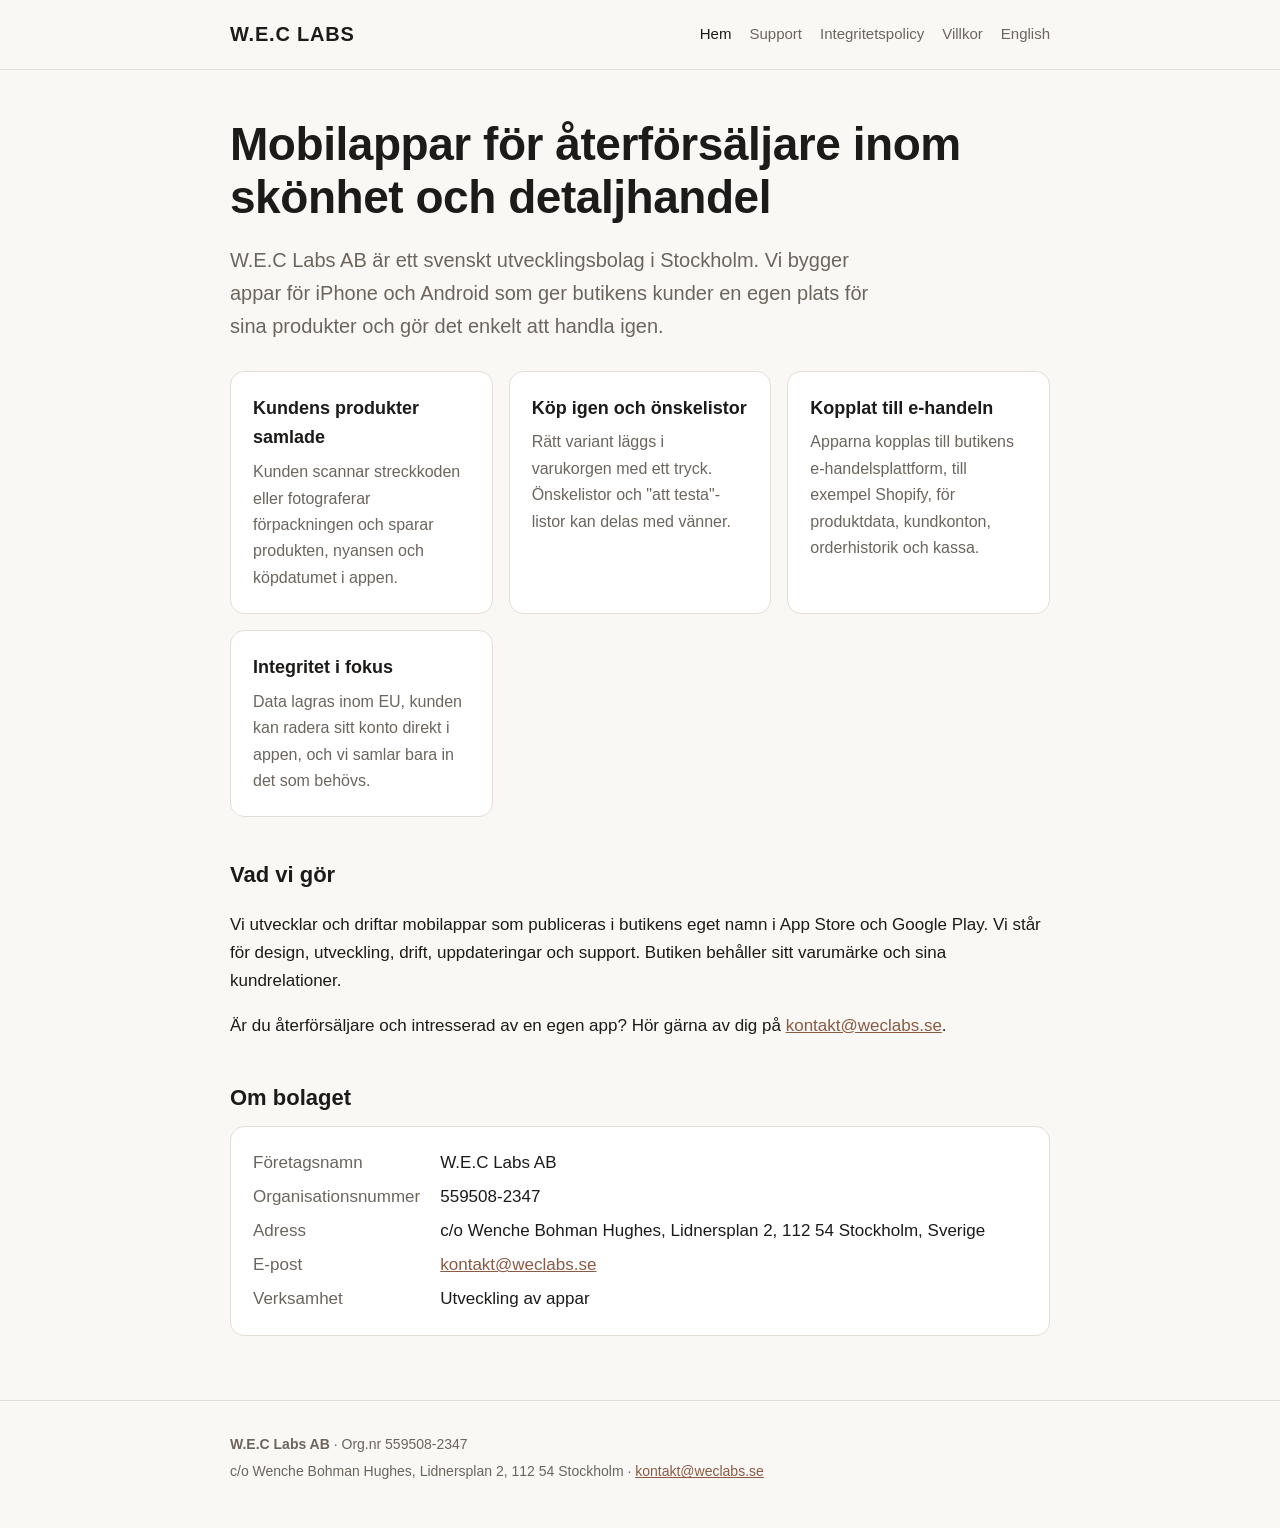
==== index.html @ e9add710 "Webbplats för W.E.C Labs AB Co-Authored-By: Claude Opus 5.5 <noreply@anthropic.com>" ====
<!doctype html>
<html lang="sv">
<head>
<meta charset="utf-8">
<meta name="viewport" content="width=device-width, initial-scale=1">
<title>W.E.C Labs AB – apputveckling i Stockholm</title>
<meta name="description" content="W.E.C Labs AB utvecklar mobilappar för återförsäljare inom skönhet och detaljhandel.">
<link rel="stylesheet" href="style.css">
<link rel="alternate" hreflang="en" href="en/">
</head>
<body>
<header><div class="wrap">
  <a class="logo" href="./">W.E.C LABS</a>
  <nav>
    <a href="./" aria-current="page">Hem</a>
    <a href="support.html">Support</a>
    <a href="integritetspolicy.html">Integritetspolicy</a>
    <a href="villkor.html">Villkor</a>
    <a href="en/" lang="en">English</a>
  </nav>
</div></header>

<main><div class="wrap">
  <h1>Mobilappar för återförsäljare inom skönhet och detaljhandel</h1>
  <p class="lead">W.E.C Labs AB är ett svenskt utvecklingsbolag i Stockholm. Vi bygger appar för iPhone och Android som ger butikens kunder en egen plats för sina produkter och gör det enkelt att handla igen.</p>

  <div class="grid">
    <div class="card"><h3>Kundens produkter samlade</h3><p>Kunden scannar streckkoden eller fotograferar förpackningen och sparar produkten, nyansen och köpdatumet i appen.</p></div>
    <div class="card"><h3>Köp igen och önskelistor</h3><p>Rätt variant läggs i varukorgen med ett tryck. Önskelistor och "att testa"-listor kan delas med vänner.</p></div>
    <div class="card"><h3>Kopplat till e-handeln</h3><p>Apparna kopplas till butikens e-handelsplattform, till exempel Shopify, för produktdata, kundkonton, orderhistorik och kassa.</p></div>
    <div class="card"><h3>Integritet i fokus</h3><p>Data lagras inom EU, kunden kan radera sitt konto direkt i appen, och vi samlar bara in det som behövs.</p></div>
  </div>

  <h2>Vad vi gör</h2>
  <p>Vi utvecklar och driftar mobilappar som publiceras i butikens eget namn i App Store och Google Play. Vi står för design, utveckling, drift, uppdateringar och support. Butiken behåller sitt varumärke och sina kundrelationer.</p>
  <p>Är du återförsäljare och intresserad av en egen app? Hör gärna av dig på <a href="mailto:kontakt@weclabs.se">kontakt@weclabs.se</a>.</p>

  <h2>Om bolaget</h2>
  <div class="facts"><dl>
    <dt>Företagsnamn</dt><dd>W.E.C Labs AB</dd>
    <dt>Organisationsnummer</dt><dd>559508-2347</dd>
    <dt>Adress</dt><dd>c/o Wenche Bohman Hughes, Lidnersplan 2, 112 54 Stockholm, Sverige</dd>
    <dt>E-post</dt><dd><a href="mailto:kontakt@weclabs.se">kontakt@weclabs.se</a></dd>
    <dt>Verksamhet</dt><dd>Utveckling av appar</dd>
  </dl></div>
</div></main>

<footer><div class="wrap">
  <p><strong>W.E.C Labs AB</strong> · Org.nr 559508-2347</p>
  <p>c/o Wenche Bohman Hughes, Lidnersplan 2, 112 54 Stockholm · <a href="mailto:kontakt@weclabs.se">kontakt@weclabs.se</a></p>
</div></footer>
</body>
</html>
---- style.css ----
:root {
  --bg: #faf8f5;
  --text: #1d1b19;
  --muted: #6b655e;
  --line: #e4ded6;
  --accent: #8a5a44;
  --card: #ffffff;
}
* { box-sizing: border-box; }
html { -webkit-text-size-adjust: 100%; }
body {
  margin: 0;
  background: var(--bg);
  color: var(--text);
  font: 17px/1.65 -apple-system, BlinkMacSystemFont, "Segoe UI", Helvetica, Arial, sans-serif;
}
a { color: var(--accent); }
.wrap { max-width: 860px; margin: 0 auto; padding: 0 20px; }
header { border-bottom: 1px solid var(--line); background: var(--bg); }
header .wrap { display: flex; flex-wrap: wrap; align-items: center; justify-content: space-between; gap: 12px; padding-top: 18px; padding-bottom: 18px; }
.logo { font-weight: 700; font-size: 20px; letter-spacing: .04em; color: var(--text); text-decoration: none; }
nav { display: flex; flex-wrap: wrap; gap: 6px 18px; font-size: 15px; }
nav a { color: var(--muted); text-decoration: none; }
nav a:hover, nav a[aria-current="page"] { color: var(--text); }
main { padding: 48px 0 64px; }
h1 { font-size: clamp(30px, 6vw, 46px); line-height: 1.15; margin: 0 0 18px; font-weight: 650; letter-spacing: -.01em; }
h2 { font-size: 22px; margin: 40px 0 10px; }
h3 { font-size: 18px; margin: 24px 0 6px; }
.lead { font-size: 20px; color: var(--muted); max-width: 640px; }
.grid { display: grid; grid-template-columns: repeat(auto-fit, minmax(230px, 1fr)); gap: 16px; margin-top: 28px; }
.card { background: var(--card); border: 1px solid var(--line); border-radius: 14px; padding: 22px; }
.card h3 { margin-top: 0; }
.card p { margin: 0; color: var(--muted); font-size: 16px; }
.facts { background: var(--card); border: 1px solid var(--line); border-radius: 14px; padding: 22px; }
.facts dl { display: grid; grid-template-columns: max-content 1fr; gap: 6px 20px; margin: 0; }
.facts dt { color: var(--muted); }
.facts dd { margin: 0; }
.updated { color: var(--muted); font-size: 15px; }
footer { border-top: 1px solid var(--line); padding: 28px 0 40px; color: var(--muted); font-size: 14px; }
footer p { margin: 4px 0; }
@media (max-width: 520px) {
  .facts dl { grid-template-columns: 1fr; gap: 0; }
  .facts dd { margin-bottom: 10px; }
}
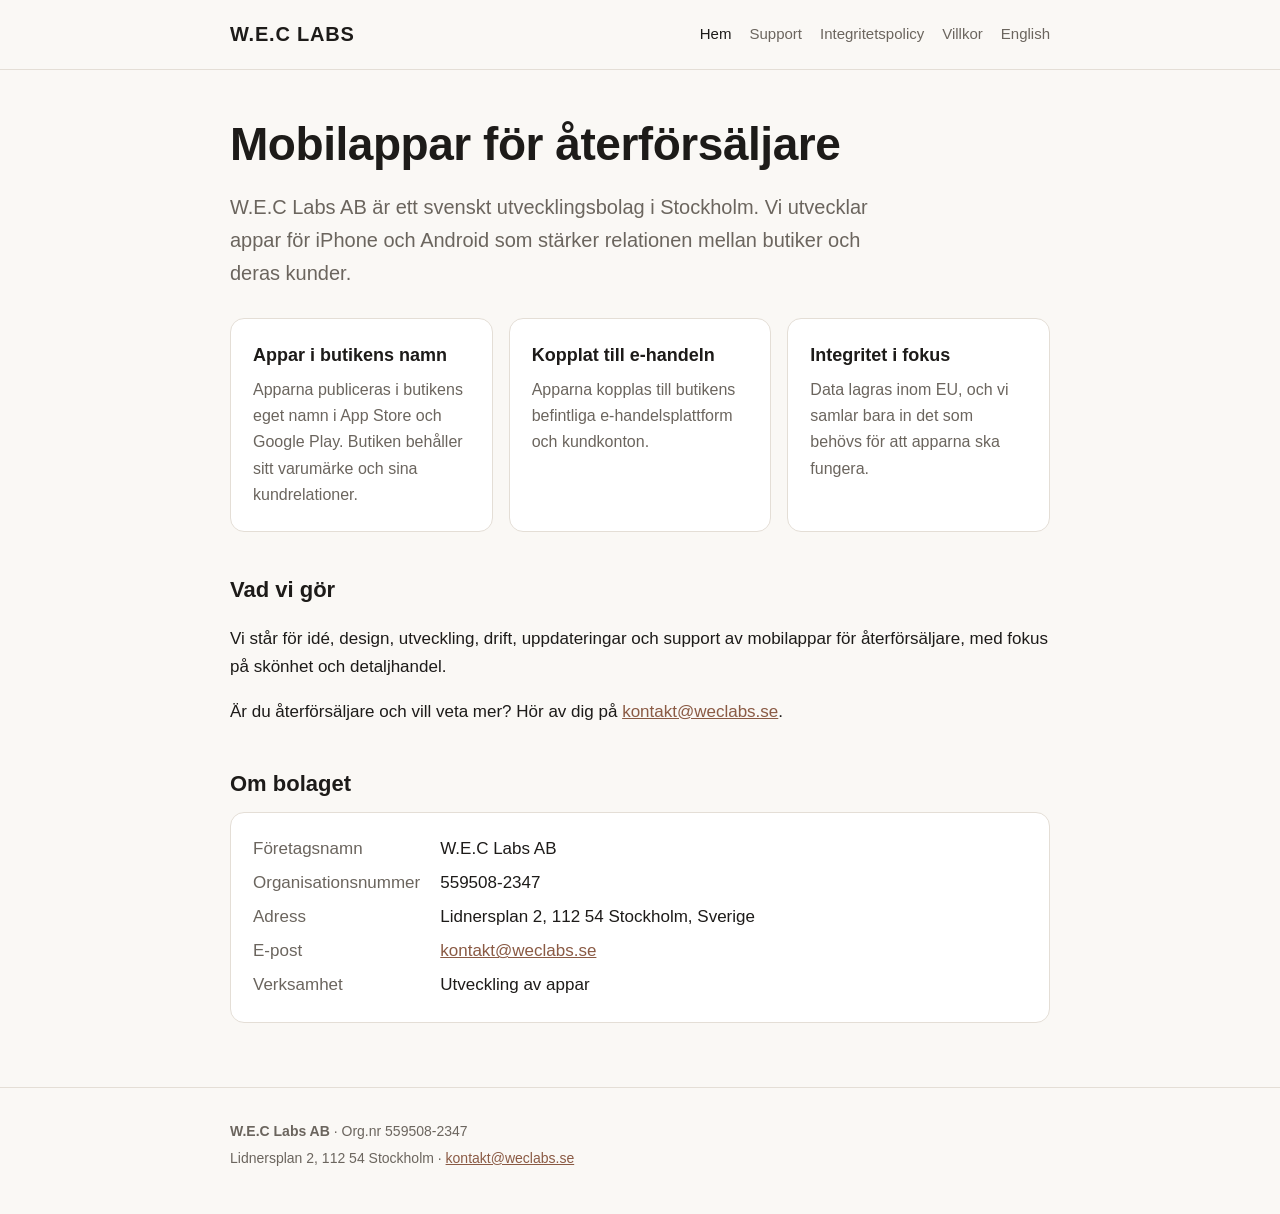
==== commit 9fd19f91: "Mindre specifika texter om apparna, adress utan c/o Co-Authored-By: Claude Opus 5.5 <noreply@anthrop" ====
--- a/index.html
+++ b/index.html
@@ -4,7 +4,7 @@
 <meta charset="utf-8">
 <meta name="viewport" content="width=device-width, initial-scale=1">
 <title>W.E.C Labs AB – apputveckling i Stockholm</title>
-<meta name="description" content="W.E.C Labs AB utvecklar mobilappar för återförsäljare inom skönhet och detaljhandel.">
+<meta name="description" content="W.E.C Labs AB utvecklar mobilappar för återförsäljare.">
 <link rel="stylesheet" href="style.css">
 <link rel="alternate" hreflang="en" href="en/">
 </head>
@@ -21,25 +21,24 @@
 </div></header>
 
 <main><div class="wrap">
-  <h1>Mobilappar för återförsäljare inom skönhet och detaljhandel</h1>
-  <p class="lead">W.E.C Labs AB är ett svenskt utvecklingsbolag i Stockholm. Vi bygger appar för iPhone och Android som ger butikens kunder en egen plats för sina produkter och gör det enkelt att handla igen.</p>
+  <h1>Mobilappar för återförsäljare</h1>
+  <p class="lead">W.E.C Labs AB är ett svenskt utvecklingsbolag i Stockholm. Vi utvecklar appar för iPhone och Android som stärker relationen mellan butiker och deras kunder.</p>
 
   <div class="grid">
-    <div class="card"><h3>Kundens produkter samlade</h3><p>Kunden scannar streckkoden eller fotograferar förpackningen och sparar produkten, nyansen och köpdatumet i appen.</p></div>
-    <div class="card"><h3>Köp igen och önskelistor</h3><p>Rätt variant läggs i varukorgen med ett tryck. Önskelistor och "att testa"-listor kan delas med vänner.</p></div>
-    <div class="card"><h3>Kopplat till e-handeln</h3><p>Apparna kopplas till butikens e-handelsplattform, till exempel Shopify, för produktdata, kundkonton, orderhistorik och kassa.</p></div>
-    <div class="card"><h3>Integritet i fokus</h3><p>Data lagras inom EU, kunden kan radera sitt konto direkt i appen, och vi samlar bara in det som behövs.</p></div>
+    <div class="card"><h3>Appar i butikens namn</h3><p>Apparna publiceras i butikens eget namn i App Store och Google Play. Butiken behåller sitt varumärke och sina kundrelationer.</p></div>
+    <div class="card"><h3>Kopplat till e-handeln</h3><p>Apparna kopplas till butikens befintliga e-handelsplattform och kundkonton.</p></div>
+    <div class="card"><h3>Integritet i fokus</h3><p>Data lagras inom EU, och vi samlar bara in det som behövs för att apparna ska fungera.</p></div>
   </div>
 
   <h2>Vad vi gör</h2>
-  <p>Vi utvecklar och driftar mobilappar som publiceras i butikens eget namn i App Store och Google Play. Vi står för design, utveckling, drift, uppdateringar och support. Butiken behåller sitt varumärke och sina kundrelationer.</p>
-  <p>Är du återförsäljare och intresserad av en egen app? Hör gärna av dig på <a href="mailto:kontakt@weclabs.se">kontakt@weclabs.se</a>.</p>
+  <p>Vi står för idé, design, utveckling, drift, uppdateringar och support av mobilappar för återförsäljare, med fokus på skönhet och detaljhandel.</p>
+  <p>Är du återförsäljare och vill veta mer? Hör av dig på <a href="mailto:kontakt@weclabs.se">kontakt@weclabs.se</a>.</p>
 
   <h2>Om bolaget</h2>
   <div class="facts"><dl>
     <dt>Företagsnamn</dt><dd>W.E.C Labs AB</dd>
     <dt>Organisationsnummer</dt><dd>559508-2347</dd>
-    <dt>Adress</dt><dd>c/o Wenche Bohman Hughes, Lidnersplan 2, 112 54 Stockholm, Sverige</dd>
+    <dt>Adress</dt><dd>Lidnersplan 2, 112 54 Stockholm, Sverige</dd>
     <dt>E-post</dt><dd><a href="mailto:kontakt@weclabs.se">kontakt@weclabs.se</a></dd>
     <dt>Verksamhet</dt><dd>Utveckling av appar</dd>
   </dl></div>
@@ -47,7 +46,7 @@
 
 <footer><div class="wrap">
   <p><strong>W.E.C Labs AB</strong> · Org.nr 559508-2347</p>
-  <p>c/o Wenche Bohman Hughes, Lidnersplan 2, 112 54 Stockholm · <a href="mailto:kontakt@weclabs.se">kontakt@weclabs.se</a></p>
+  <p>Lidnersplan 2, 112 54 Stockholm · <a href="mailto:kontakt@weclabs.se">kontakt@weclabs.se</a></p>
 </div></footer>
 </body>
 </html>
